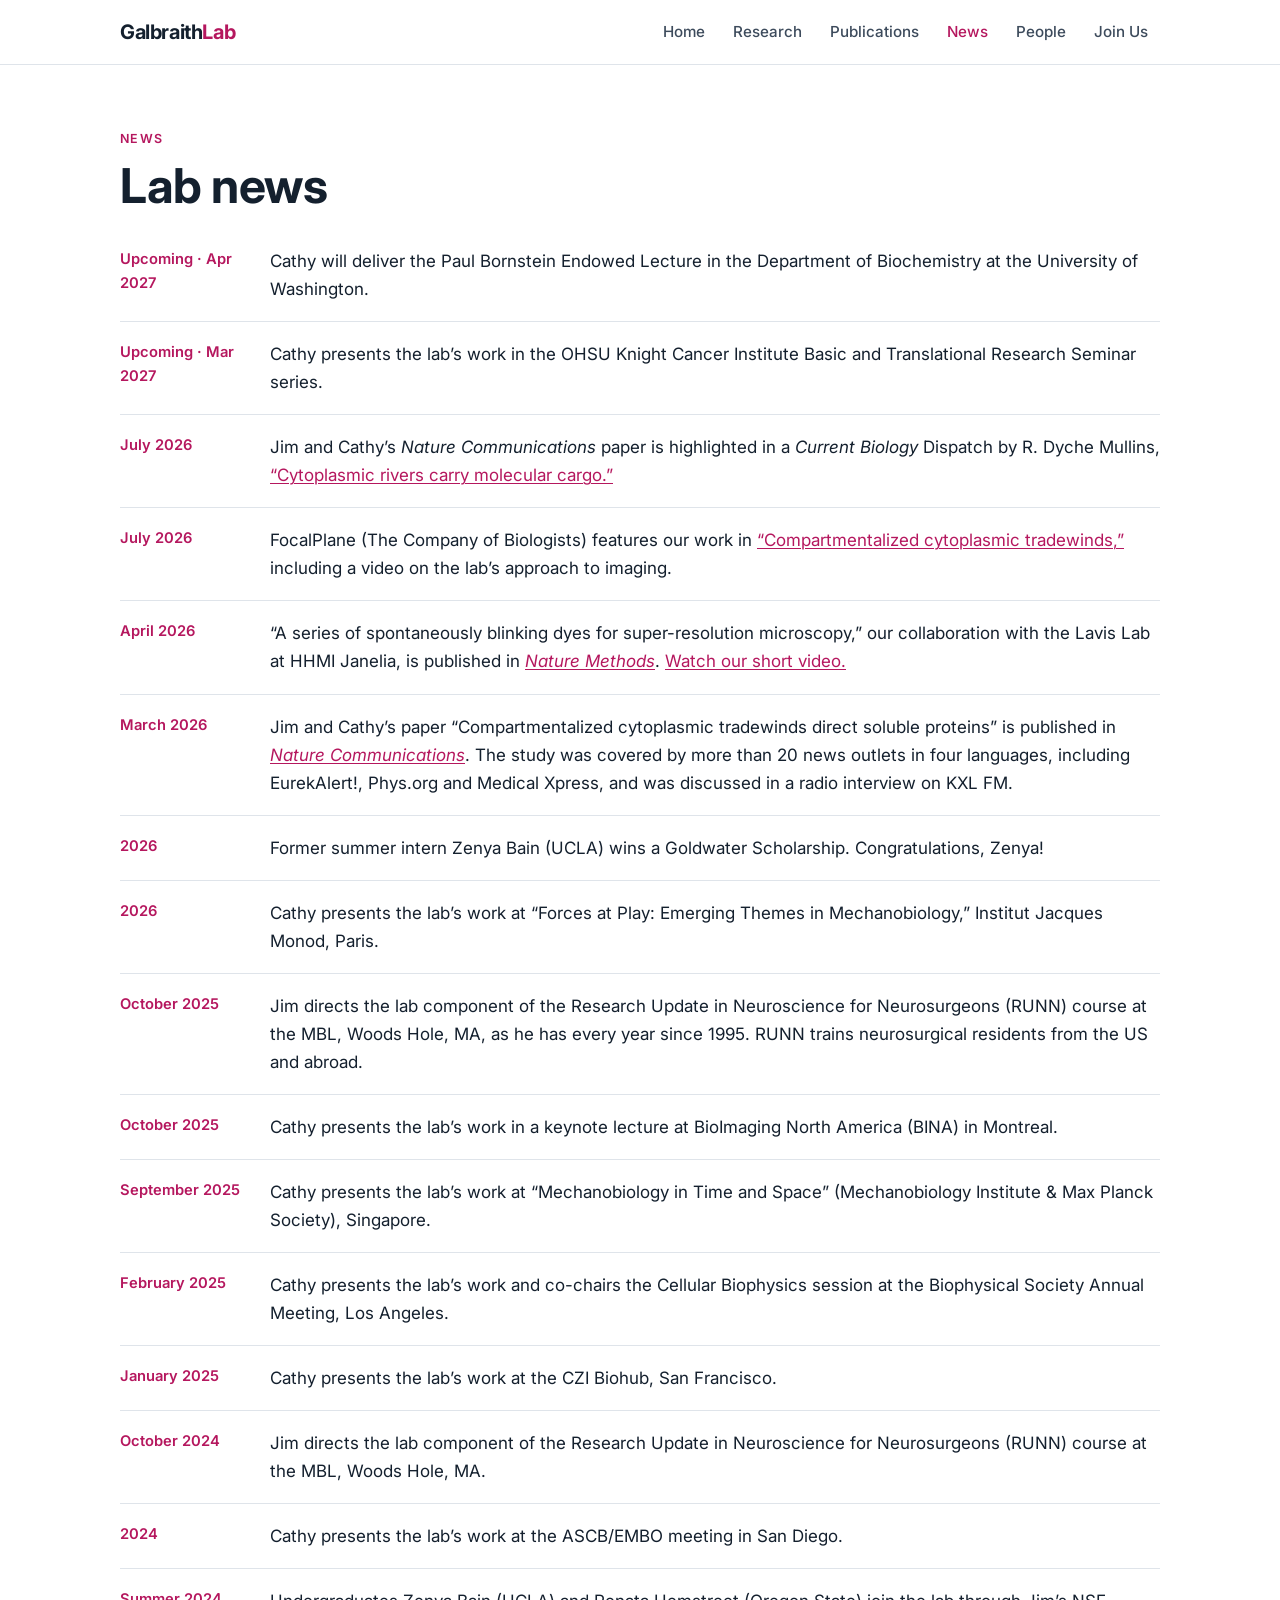
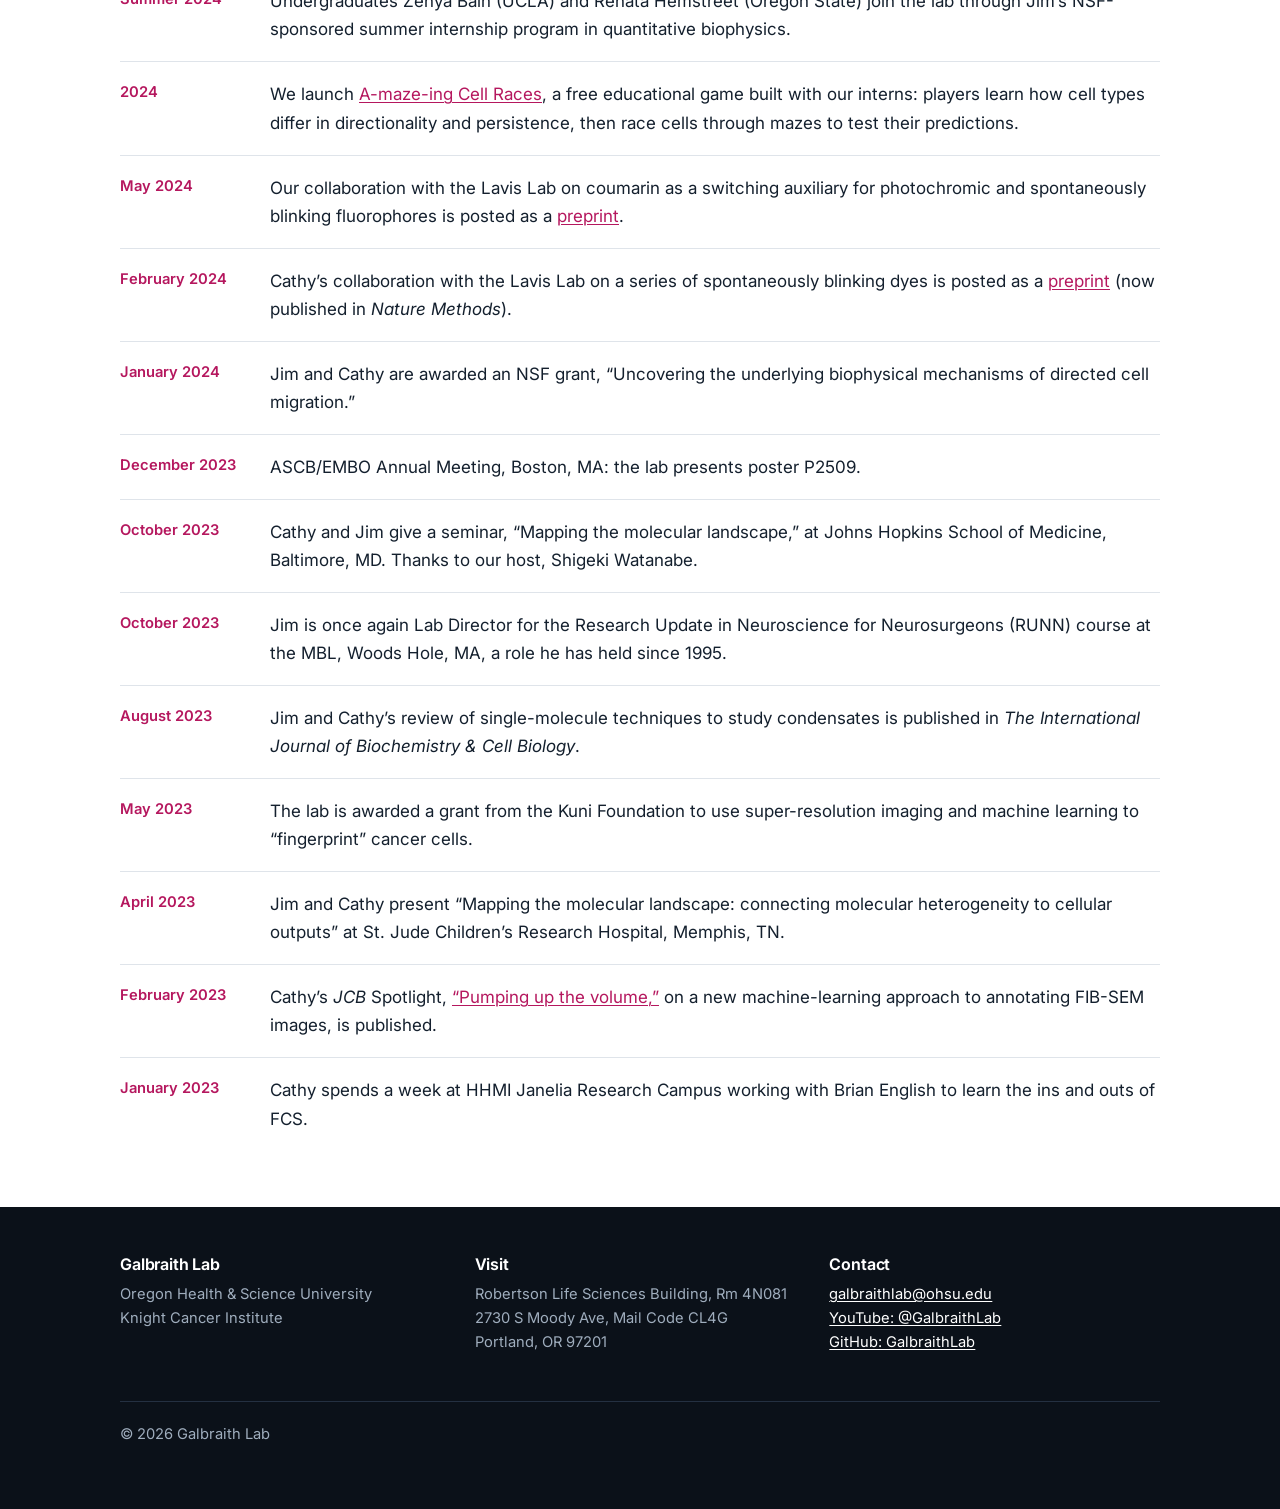
==== news.html @ ca8c9c0a "New Galbraith Lab website Replaces the old GoDaddy Website Builder site with a static site for GitHu" ====
<!doctype html>
<html lang="en">
<head>
  <meta charset="utf-8">
  <meta name="viewport" content="width=device-width, initial-scale=1">
  <title>News · Galbraith Lab</title>
  <meta name="description" content="News from the Galbraith Lab at OHSU.">
  <link rel="preconnect" href="https://fonts.googleapis.com">
  <link rel="preconnect" href="https://fonts.gstatic.com" crossorigin>
  <link href="https://fonts.googleapis.com/css2?family=Inter:wght@400;500;600;700&display=swap" rel="stylesheet">
  <link rel="stylesheet" href="styles.css?v=10">
</head>
<body>
<header class="site-header">
  <div class="wrap">
    <a class="brand" href="index.html">Galbraith<span>Lab</span></a>
    <button class="nav-toggle" aria-controls="nav" aria-expanded="false">Menu</button>
    <nav class="nav" id="nav">
      <a href="index.html">Home</a>
      <a href="research.html">Research</a>
      <a href="publications.html">Publications</a>
      <a href="news.html" aria-current="page">News</a>
      <a href="people.html">People</a>
      <a href="join.html">Join Us</a>
    </nav>
  </div>
</header>

<main>
  <section class="section page-hero">
    <div class="wrap">
      <div class="eyebrow">News</div>
      <h1>Lab news</h1>
      <ul class="news">
        <li><time>Upcoming · Apr 2027</time><p>Cathy will deliver the Paul Bornstein Endowed Lecture in the Department of Biochemistry at the University of Washington.</p></li>
        <li><time>Upcoming · Mar 2027</time><p>Cathy presents the lab’s work in the OHSU Knight Cancer Institute Basic and Translational Research Seminar series.</p></li>
        <li><time>July 2026</time><p>Jim and Cathy’s <i>Nature Communications</i> paper is highlighted in a <i>Current Biology</i> Dispatch by R. Dyche Mullins, <a href="https://doi.org/10.1016/j.cub.2026.05.040">“Cytoplasmic rivers carry molecular cargo.”</a></p></li>
        <li><time>July 2026</time><p>FocalPlane (The Company of Biologists) features our work in <a href="https://focalplane.biologists.com/2026/07/09/compartmentalized-cytoplasmic-tradewinds/">“Compartmentalized cytoplasmic tradewinds,”</a> including a video on the lab’s approach to imaging.</p></li>
        <li><time>April 2026</time><p>“A series of spontaneously blinking dyes for super-resolution microscopy,” our collaboration with the Lavis Lab at HHMI Janelia, is published in <a href="https://doi.org/10.1038/s41592-026-03062-5"><i>Nature Methods</i></a>. <a href="https://www.youtube.com/watch?v=coL69JX6J34">Watch our short video.</a></p></li>
        <li><time>March 2026</time><p>Jim and Cathy’s paper “Compartmentalized cytoplasmic tradewinds direct soluble proteins” is published in <a href="https://doi.org/10.1038/s41467-026-70688-6"><i>Nature Communications</i></a>. The study was covered by more than 20 news outlets in four languages, including EurekAlert!, Phys.org and Medical Xpress, and was discussed in a radio interview on KXL FM.</p></li>
        <li><time>2026</time><p>Former summer intern Zenya Bain (UCLA) wins a Goldwater Scholarship. Congratulations, Zenya!</p></li>
        <li><time>2026</time><p>Cathy presents the lab’s work at “Forces at Play: Emerging Themes in Mechanobiology,” Institut Jacques Monod, Paris.</p></li>
        <li><time>October 2025</time><p>Jim directs the lab component of the Research Update in Neuroscience for Neurosurgeons (RUNN) course at the MBL, Woods Hole, MA, as he has every year since 1995. RUNN trains neurosurgical residents from the US and abroad.</p></li>
        <li><time>October 2025</time><p>Cathy presents the lab’s work in a keynote lecture at BioImaging North America (BINA) in Montreal.</p></li>
        <li><time>September 2025</time><p>Cathy presents the lab’s work at “Mechanobiology in Time and Space” (Mechanobiology Institute &amp; Max Planck Society), Singapore.</p></li>
        <li><time>February 2025</time><p>Cathy presents the lab’s work and co-chairs the Cellular Biophysics session at the Biophysical Society Annual Meeting, Los Angeles.</p></li>
        <li><time>January 2025</time><p>Cathy presents the lab’s work at the CZI Biohub, San Francisco.</p></li>
        <li><time>October 2024</time><p>Jim directs the lab component of the Research Update in Neuroscience for Neurosurgeons (RUNN) course at the MBL, Woods Hole, MA.</p></li>
        <li><time>2024</time><p>Cathy presents the lab’s work at the ASCB/EMBO meeting in San Diego.</p></li>
        <li><time>Summer 2024</time><p>Undergraduates Zenya Bain (UCLA) and Renata Hemstreet (Oregon State) join the lab through Jim’s NSF-sponsored summer internship program in quantitative biophysics.</p></li>
        <li><time>2024</time><p>We launch <a href="https://galbraithlab.github.io/amazeing-cell-race/">A-maze-ing Cell Races</a>, a free educational game built with our interns: players learn how cell types differ in directionality and persistence, then race cells through mazes to test their predictions.</p></li>
        <li><time>May 2024</time><p>Our collaboration with the Lavis Lab on coumarin as a switching auxiliary for photochromic and spontaneously blinking fluorophores is posted as a <a href="https://doi.org/10.1101/2024.05.12.593749">preprint</a>.</p></li>
        <li><time>February 2024</time><p>Cathy’s collaboration with the Lavis Lab on a series of spontaneously blinking dyes is posted as a <a href="https://www.biorxiv.org/content/10.1101/2024.02.23.581625v1">preprint</a> (now published in <i>Nature Methods</i>).</p></li>
        <li><time>January 2024</time><p>Jim and Cathy are awarded an NSF grant, “Uncovering the underlying biophysical mechanisms of directed cell migration.”</p></li>
        <li><time>December 2023</time><p>ASCB/EMBO Annual Meeting, Boston, MA: the lab presents poster P2509.</p></li>
        <li><time>October 2023</time><p>Cathy and Jim give a seminar, “Mapping the molecular landscape,” at Johns Hopkins School of Medicine, Baltimore, MD. Thanks to our host, Shigeki Watanabe.</p></li>
        <li><time>October 2023</time><p>Jim is once again Lab Director for the Research Update in Neuroscience for Neurosurgeons (RUNN) course at the MBL, Woods Hole, MA, a role he has held since 1995.</p></li>
        <li><time>August 2023</time><p>Jim and Cathy’s review of single-molecule techniques to study condensates is published in <i>The International Journal of Biochemistry &amp; Cell Biology</i>.</p></li>
        <li><time>May 2023</time><p>The lab is awarded a grant from the Kuni Foundation to use super-resolution imaging and machine learning to “fingerprint” cancer cells.</p></li>
        <li><time>April 2023</time><p>Jim and Cathy present “Mapping the molecular landscape: connecting molecular heterogeneity to cellular outputs” at St. Jude Children’s Research Hospital, Memphis, TN.</p></li>
        <li><time>February 2023</time><p>Cathy’s <i>JCB</i> Spotlight, <a href="https://doi.org/10.1083/jcb.202212042">“Pumping up the volume,”</a> on a new machine-learning approach to annotating FIB-SEM images, is published.</p></li>
        <li><time>January 2023</time><p>Cathy spends a week at HHMI Janelia Research Campus working with Brian English to learn the ins and outs of FCS.</p></li>
      </ul>
    </div>
  </section>
</main>

<footer class="site-footer">
  <div class="wrap">
    <div class="grid">
      <div><h3>Galbraith Lab</h3><p>Oregon Health &amp; Science University<br>Knight Cancer Institute</p></div>
      <div><h3>Visit</h3><p>Robertson Life Sciences Building, Rm 4N081<br>2730 S Moody Ave, Mail Code CL4G<br>Portland, OR 97201</p></div>
      <div><h3>Contact</h3><p><a href="mailto:galbraithlab@ohsu.edu">galbraithlab@ohsu.edu</a><br><a href="https://www.youtube.com/@GalbraithLab">YouTube: @GalbraithLab</a><br><a href="https://github.com/GalbraithLab">GitHub: GalbraithLab</a></p></div>
    </div>
    <p class="copy">© <span data-year>2026</span> Galbraith Lab</p>
  </div>
</footer>
<script src="site.js?v=2"></script>
</body>
</html>
---- styles.css ----
/* Galbraith Lab — shared styles */
:root {
  --ink: #14202e;
  --ink-soft: #3d4b5c;
  --muted: #6a7787;
  --line: #dfe4ea;
  --bg: #ffffff;
  --bg-alt: #f5f7f9;
  --accent: #b5175e;      /* magenta fluorophore */
  --accent-2: #0f8a6d;    /* green fluorophore */
  --hero-bg: #0b1119;
  --max: 1080px;
  --radius: 10px;
}

* { box-sizing: border-box; }
html { -webkit-text-size-adjust: 100%; }
body {
  margin: 0;
  background: var(--bg);
  color: var(--ink);
  font: 17px/1.65 "Inter", system-ui, -apple-system, "Segoe UI", sans-serif;
}
img { max-width: 100%; height: auto; }
a { color: var(--accent); text-decoration-thickness: 1px; text-underline-offset: 2px; }
a:hover { color: var(--ink); }
h1, h2, h3 { line-height: 1.2; margin: 0 0 .5em; letter-spacing: -0.01em; }
h1 { font-size: clamp(2rem, 5vw, 3rem); font-weight: 700; }
h2 { font-size: clamp(1.5rem, 3.2vw, 2rem); font-weight: 700; }
h3 { font-size: 1.15rem; font-weight: 650; }
p { margin: 0 0 1em; }

.wrap { max-width: var(--max); margin: 0 auto; padding: 0 20px; }
.section { padding: 64px 0; }
.section.alt { background: var(--bg-alt); }
.eyebrow {
  font-size: .78rem; font-weight: 600; letter-spacing: .12em; text-transform: uppercase;
  color: var(--accent); margin-bottom: .6em;
}
.lede { font-size: 1.2rem; color: var(--ink-soft); max-width: 46em; }

/* ---------- Header ---------- */
.site-header {
  position: sticky; top: 0; z-index: 10;
  background: rgba(255,255,255,.95); backdrop-filter: blur(8px);
  border-bottom: 1px solid var(--line);
}
.site-header .wrap { display: flex; align-items: center; justify-content: space-between; height: 64px; }
.brand { font-weight: 700; font-size: 1.25rem; color: var(--ink); text-decoration: none; letter-spacing: -0.02em; }
.brand span { color: var(--accent); }
.nav { display: flex; gap: 4px; }
.nav a {
  color: var(--ink-soft); text-decoration: none; font-size: .95rem; font-weight: 500;
  padding: 8px 12px; border-radius: 6px;
}
.nav a:hover { background: var(--bg-alt); color: var(--ink); }
.nav a[aria-current="page"] { color: var(--accent); }
.nav-toggle {
  display: none; background: none; border: 1px solid var(--line); border-radius: 6px;
  padding: 6px 10px; font: inherit; font-size: .9rem; color: var(--ink); cursor: pointer;
}
@media (max-width: 760px) {
  .nav-toggle { display: block; }
  .nav {
    display: none; position: absolute; top: 64px; left: 0; right: 0;
    flex-direction: column; gap: 0; background: #fff; border-bottom: 1px solid var(--line);
    padding: 8px 12px 16px;
  }
  .nav.open { display: flex; }
  .nav a { padding: 12px; }
}

/* ---------- Hero ---------- */
.hero {
  position: relative; overflow: hidden;
  background: var(--hero-bg); color: #fff;
  padding: 96px 0 88px;
}
.hero canvas { position: absolute; inset: 0; width: 100%; height: 100%; opacity: .9; }
.hero .wrap { position: relative; }
.hero-img {
  position: absolute; top: 0; right: 0; bottom: 0; width: 50%;
  background: url(images/hero-ipalm.jpg?v=4) right center / cover no-repeat;
  -webkit-mask-image: linear-gradient(to right, transparent 0%, rgba(0,0,0,.7) 25%, #000 50%);
          mask-image: linear-gradient(to right, transparent 0%, rgba(0,0,0,.7) 25%, #000 50%);
}
.hero .hero-credit { font-size: .78rem; color: #8d9aab; max-width: 30em; margin: 28px 0 0; }
.hero .hero-credit a { color: #c9d3de; }
@media (max-width: 760px) {
  .hero-img { width: 100%; opacity: .35; -webkit-mask-image: none; mask-image: none; }
}
.hero h1 { max-width: 11em; }
.hero p { color: #c9d3de; font-size: 1.2rem; max-width: 30em; }
.hero .eyebrow { color: #ff7fb5; }
.page-hero { padding: 64px 0 56px; }
.page-hero h1 { margin-bottom: .3em; }

.btn {
  display: inline-block; padding: 11px 20px; border-radius: 8px; font-weight: 600; font-size: .95rem;
  text-decoration: none; background: var(--accent); color: #fff; margin: 8px 8px 0 0;
}
.btn:hover { background: #8f0f49; color: #fff; }
.btn.ghost { background: transparent; border: 1px solid rgba(255,255,255,.4); }
.btn.ghost:hover { background: rgba(255,255,255,.1); }

/* ---------- Cards / grids ---------- */
.grid { display: grid; gap: 24px; }
.grid-2 { grid-template-columns: repeat(2, minmax(0, 1fr)); }
@media (max-width: 700px) { .grid-2 { grid-template-columns: 1fr; } }
.grid-feature { grid-template-columns: 3fr 2fr; }
@media (max-width: 700px) { .grid-feature { grid-template-columns: 1fr; } }
.card.feature { border-top: 3px solid var(--accent); }
.card.feature h3 { font-size: 1.4rem; }
.grid-4 { grid-template-columns: repeat(auto-fit, minmax(230px, 1fr)); }
.card {
  background: #fff; border: 1px solid var(--line); border-radius: var(--radius);
  padding: 24px;
}
.card h3 a { color: var(--ink); text-decoration: none; }
.card h3 a:hover { color: var(--accent); }
.card .meta { font-size: .9rem; color: var(--muted); margin-bottom: .5em; }
.card .journal { font-style: italic; }
.tag {
  display: inline-block; font-size: .72rem; font-weight: 600; letter-spacing: .06em; text-transform: uppercase;
  padding: 3px 8px; border-radius: 4px; background: #fbe7f0; color: var(--accent); margin-bottom: 12px;
}
.tag.green { background: #e2f4ee; color: var(--accent-2); }
.research-card { border-top: 3px solid var(--accent); }
.research-card:nth-child(even) { border-top-color: var(--accent-2); }
.research-card .leads { font-size: .82rem; font-weight: 600; letter-spacing: .04em; text-transform: uppercase; color: var(--muted); margin: -.2em 0 .8em; }
.research-card .funding { font-size: .88rem; color: var(--muted); margin: 0; }

/* ---------- Video ---------- */
.video-row { display: grid; grid-template-columns: 3fr 2fr; gap: 32px; align-items: center; margin-top: 40px; }
.video { position: relative; aspect-ratio: 16 / 9; border-radius: var(--radius); overflow: hidden; background: #000; }
.video iframe { position: absolute; inset: 0; width: 100%; height: 100%; border: 0; }
@media (max-width: 700px) { .video-row { grid-template-columns: 1fr; gap: 16px; } }

/* ---------- People ---------- */
.pi { display: grid; grid-template-columns: 120px 1fr; gap: 24px; align-items: start; }
.avatar {
  width: 120px; height: 120px; border-radius: 50%;
  background: linear-gradient(135deg, var(--accent), #5a2a8a);
  color: #fff; display: grid; place-items: center; font-size: 2.2rem; font-weight: 700; object-fit: cover;
}
.pi:nth-of-type(2) .avatar { background: linear-gradient(135deg, var(--accent-2), #1c4f8a); }
.pi .role { color: var(--muted); font-size: .95rem; margin-bottom: .8em; }
@media (max-width: 560px) {
  .pi { grid-template-columns: 1fr; }
  .avatar { width: 96px; height: 96px; font-size: 1.8rem; }
}
.alumni { columns: 2 300px; column-gap: 40px; padding: 0; list-style: none; margin: 0; }
.alumni li { break-inside: avoid; margin-bottom: 18px; font-size: .95rem; color: var(--ink-soft); }
.alumni strong { color: var(--ink); display: block; }

/* ---------- News ---------- */
.news { list-style: none; padding: 0; margin: 0; }
.news li {
  display: grid; grid-template-columns: 130px 1fr; gap: 20px;
  padding: 18px 0; border-bottom: 1px solid var(--line);
}
.news li:last-child { border-bottom: 0; }
.news time { font-weight: 600; color: var(--accent); font-size: .92rem; }
.news p { margin: 0; }
@media (max-width: 560px) { .news li { grid-template-columns: 1fr; gap: 4px; } }

/* ---------- Publications ---------- */
.pub-tools { display: flex; gap: 12px; flex-wrap: wrap; margin-bottom: 8px; }
.pub-tools input {
  flex: 1 1 260px; font: inherit; font-size: .95rem; padding: 10px 14px;
  border: 1px solid var(--line); border-radius: 8px;
}
.year { font-size: 1.1rem; color: var(--muted); border-bottom: 1px solid var(--line); padding-bottom: 6px; margin: 40px 0 8px; }
.pub { padding: 14px 0; }
.pub .title { font-weight: 600; display: block; }
.pub .authors { color: var(--ink-soft); font-size: .93rem; }
.pub .authors b { color: var(--ink); }
.pub .cite { font-size: .9rem; color: var(--muted); }
.pub .cite i { color: var(--ink-soft); }
.pub .links a { font-size: .85rem; margin-right: 12px; }
.pub .note { font-size: .85rem; color: var(--ink-soft); background: var(--bg-alt); border-left: 3px solid var(--accent-2); padding: 6px 10px; margin-top: 6px; }
.pub.hidden, .year.hidden { display: none; }

/* ---------- Footer ---------- */
.site-footer { background: var(--hero-bg); color: #9fadbd; padding: 48px 0; font-size: .92rem; }
.site-footer a { color: #fff; }
.site-footer .grid { grid-template-columns: repeat(auto-fit, minmax(220px, 1fr)); }
.site-footer h3 { color: #fff; font-size: 1rem; }
.site-footer .copy { margin-top: 32px; padding-top: 20px; border-top: 1px solid #243041; }

/* Keep anchor targets clear of the sticky header */
[id] { scroll-margin-top: 80px; }
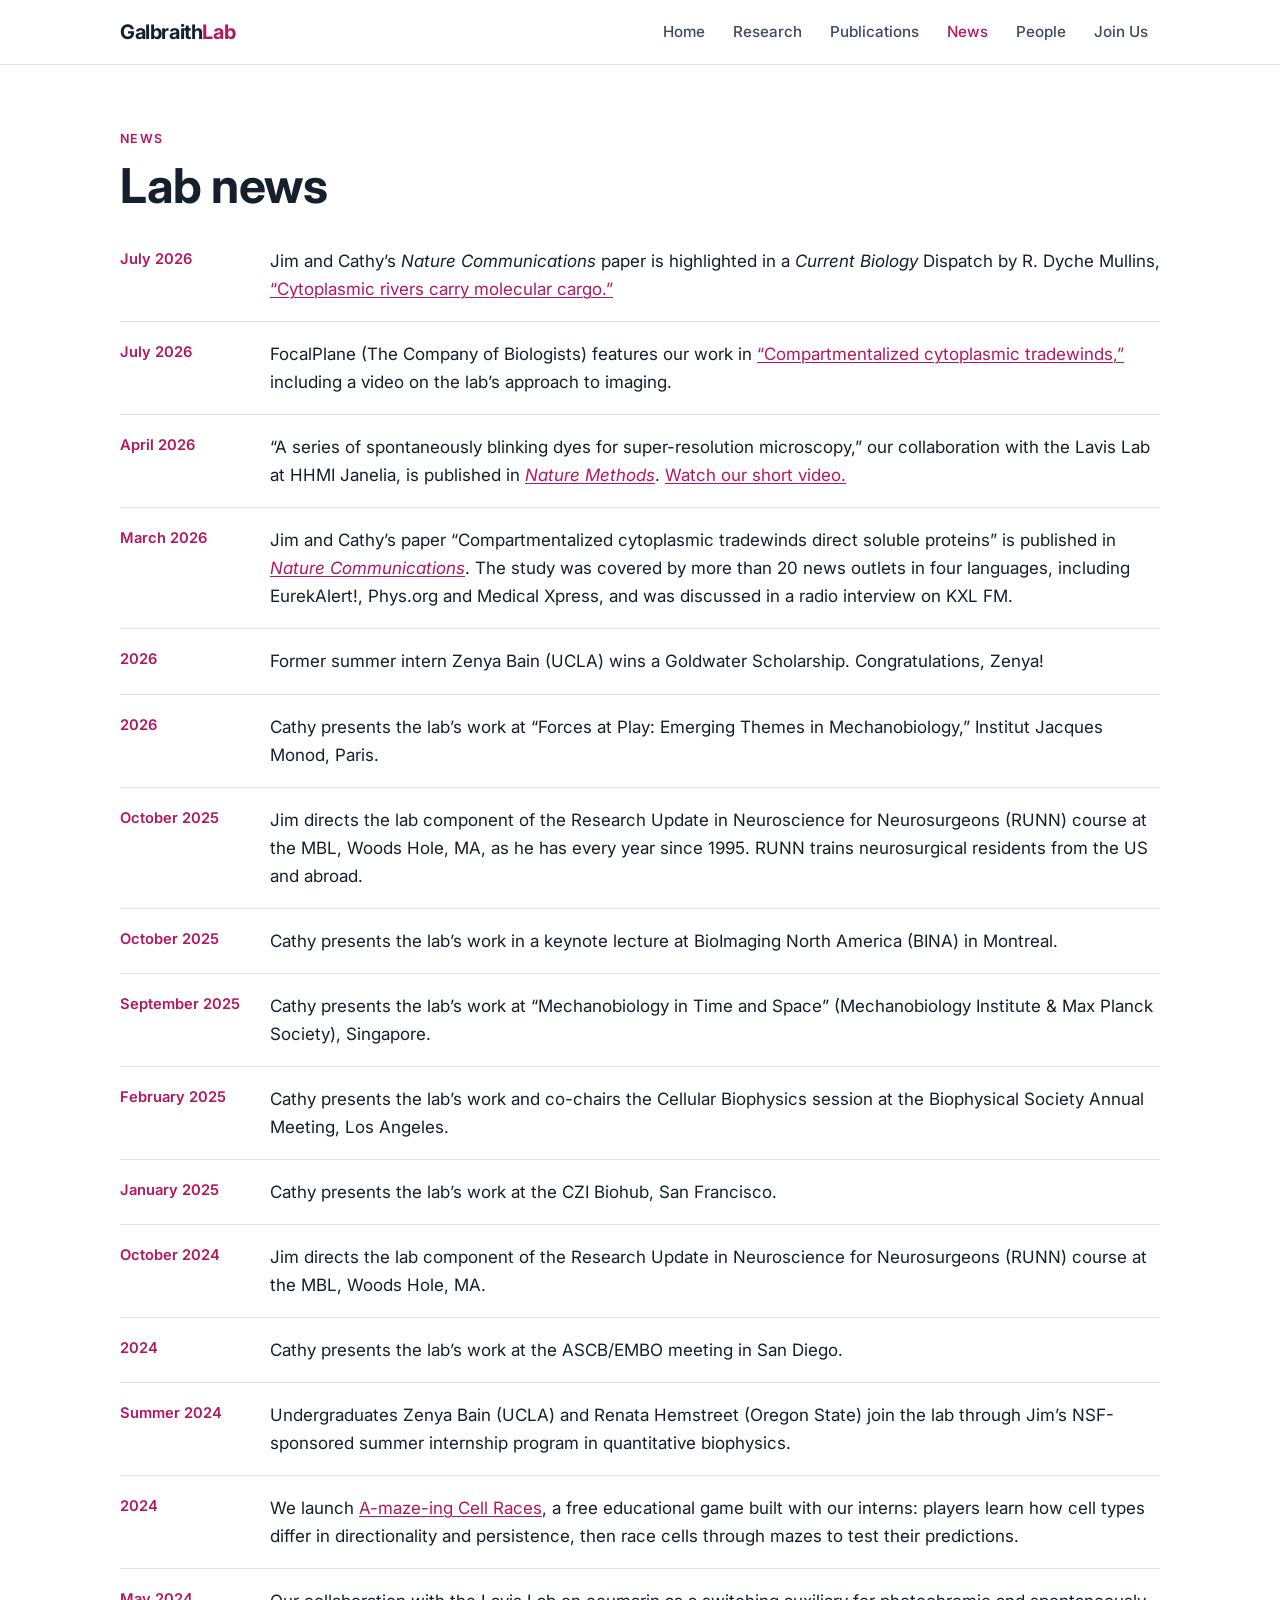
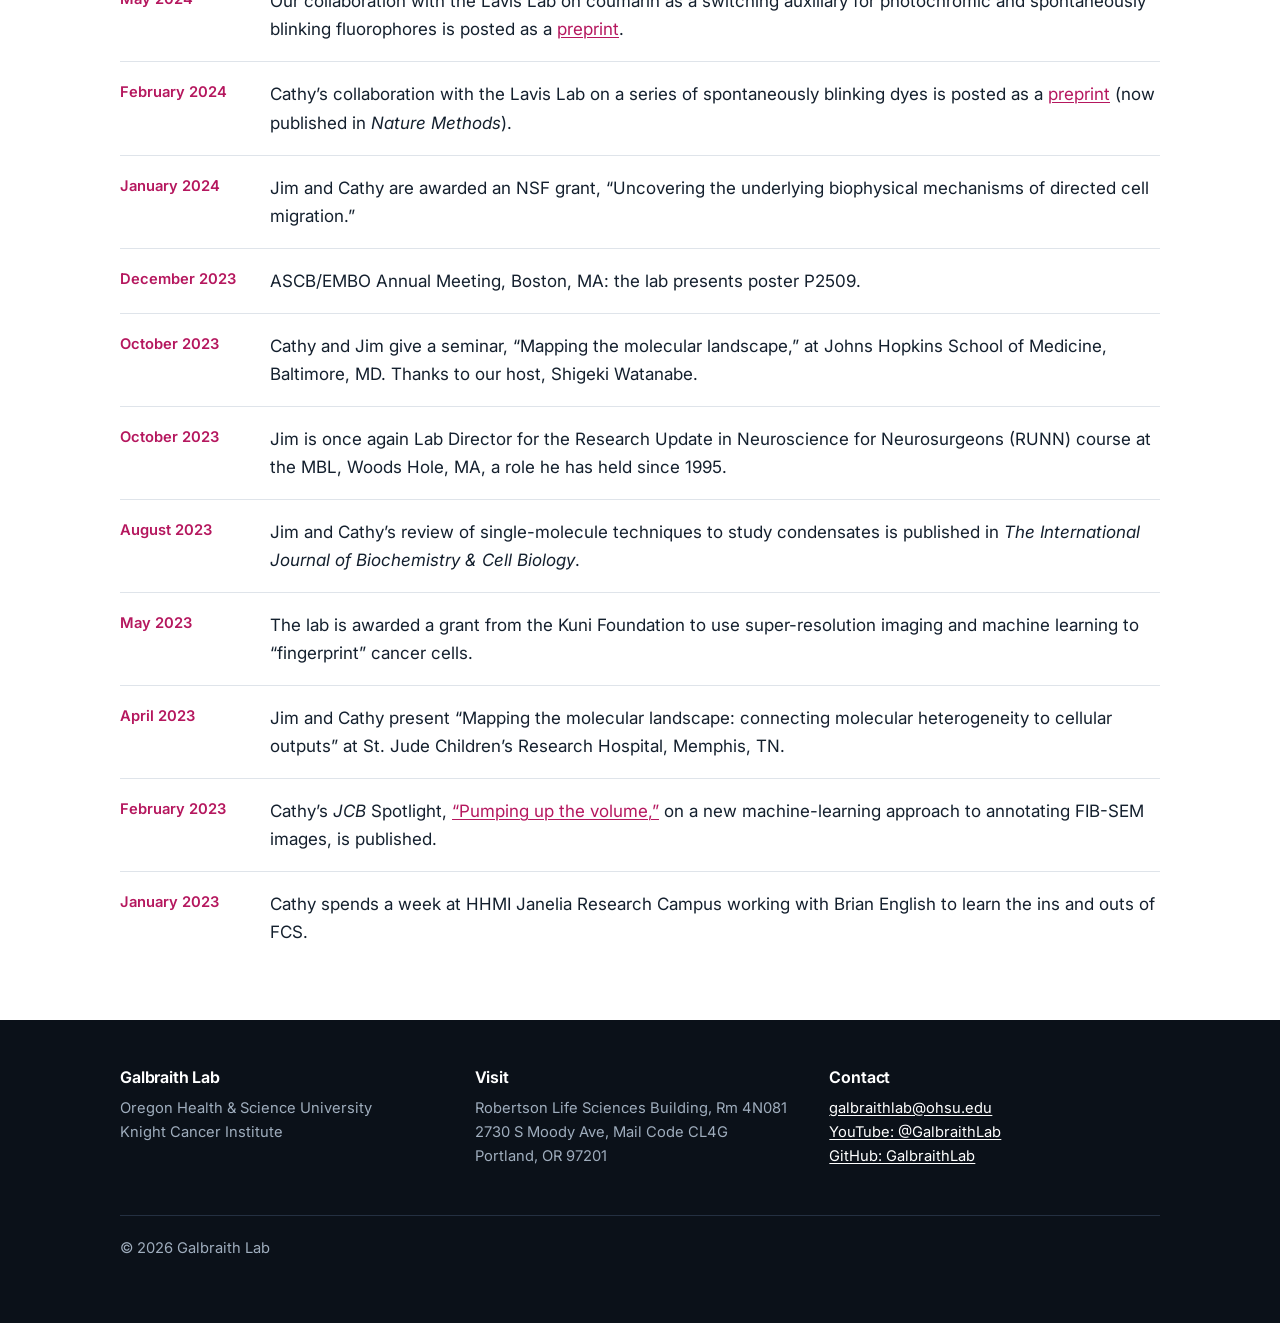
==== commit cd6cdea8: "Remove upcoming events from News Co-Authored-By: Claude Opus 5.5 <noreply@anthropic.com>" ====
--- a/news.html
+++ b/news.html
@@ -32,8 +32,6 @@
       <div class="eyebrow">News</div>
       <h1>Lab news</h1>
       <ul class="news">
-        <li><time>Upcoming · Apr 2027</time><p>Cathy will deliver the Paul Bornstein Endowed Lecture in the Department of Biochemistry at the University of Washington.</p></li>
-        <li><time>Upcoming · Mar 2027</time><p>Cathy presents the lab’s work in the OHSU Knight Cancer Institute Basic and Translational Research Seminar series.</p></li>
         <li><time>July 2026</time><p>Jim and Cathy’s <i>Nature Communications</i> paper is highlighted in a <i>Current Biology</i> Dispatch by R. Dyche Mullins, <a href="https://doi.org/10.1016/j.cub.2026.05.040">“Cytoplasmic rivers carry molecular cargo.”</a></p></li>
         <li><time>July 2026</time><p>FocalPlane (The Company of Biologists) features our work in <a href="https://focalplane.biologists.com/2026/07/09/compartmentalized-cytoplasmic-tradewinds/">“Compartmentalized cytoplasmic tradewinds,”</a> including a video on the lab’s approach to imaging.</p></li>
         <li><time>April 2026</time><p>“A series of spontaneously blinking dyes for super-resolution microscopy,” our collaboration with the Lavis Lab at HHMI Janelia, is published in <a href="https://doi.org/10.1038/s41592-026-03062-5"><i>Nature Methods</i></a>. <a href="https://www.youtube.com/watch?v=coL69JX6J34">Watch our short video.</a></p></li>
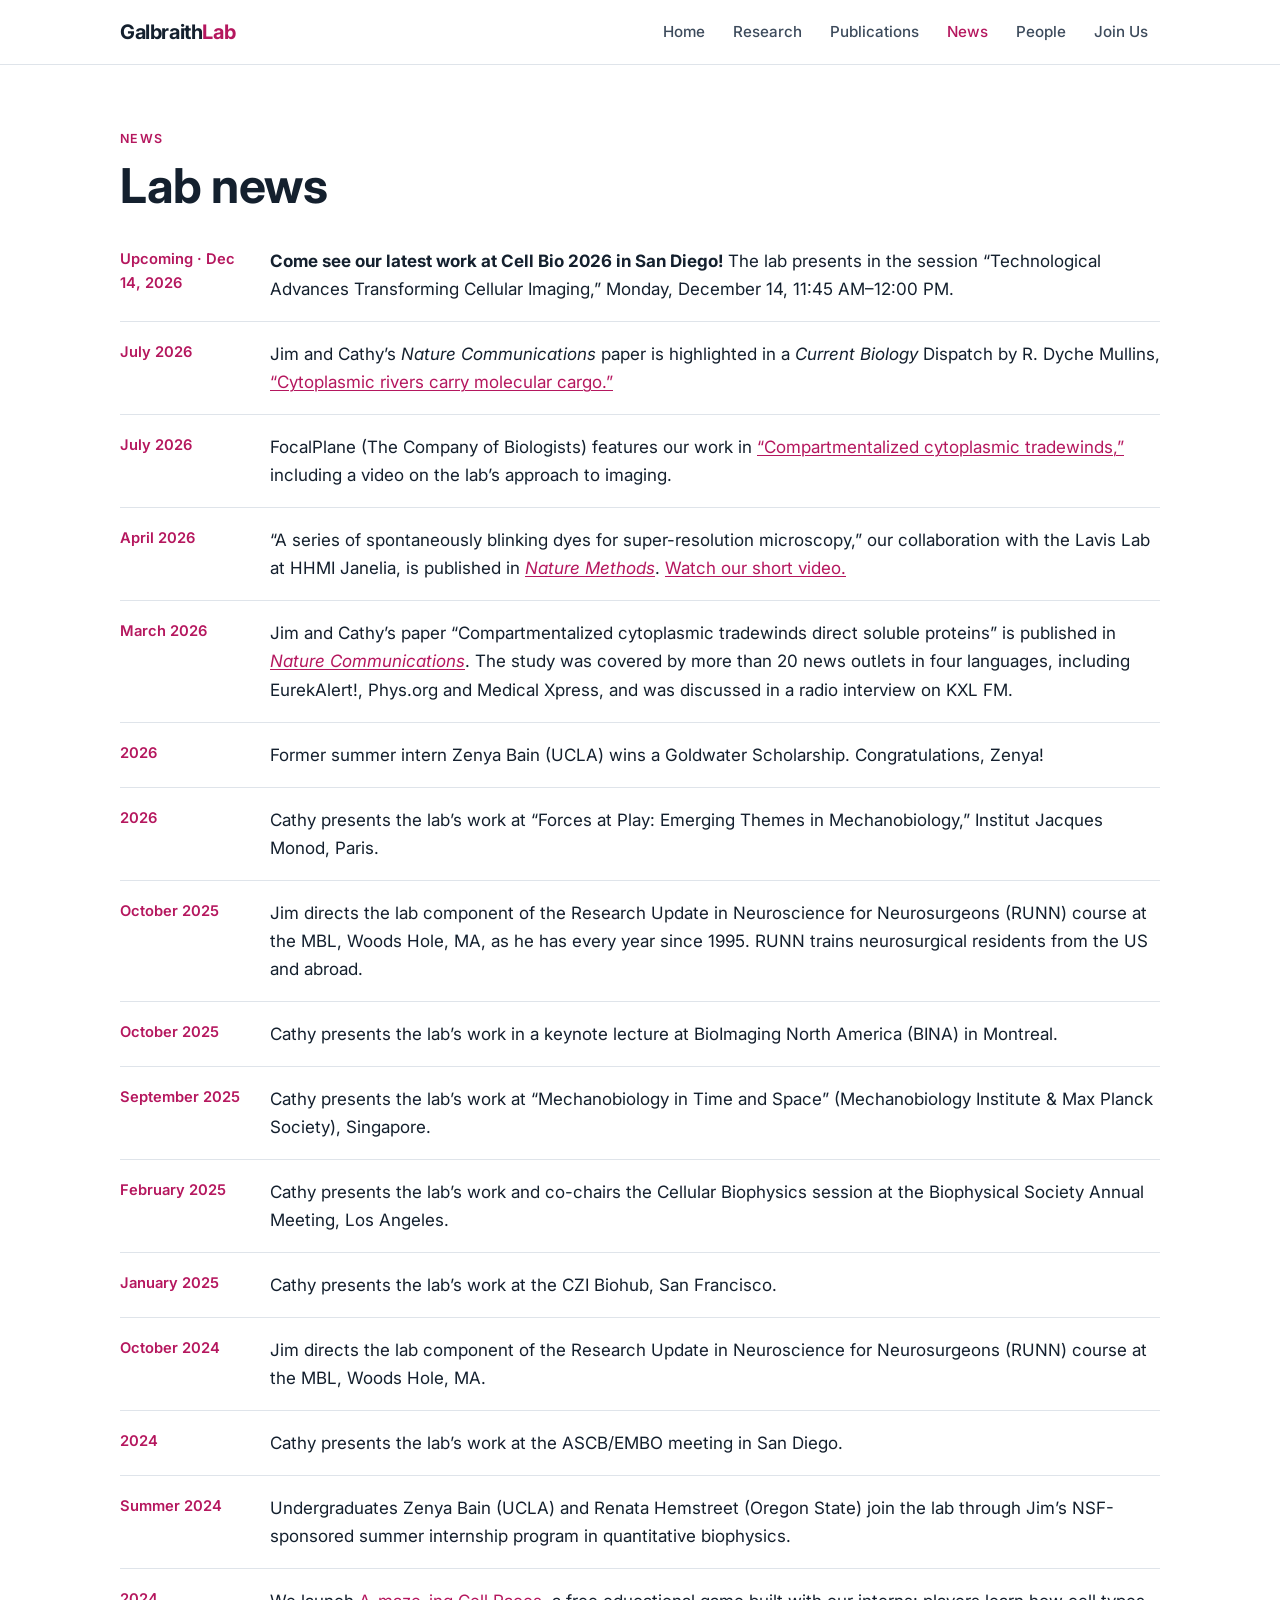
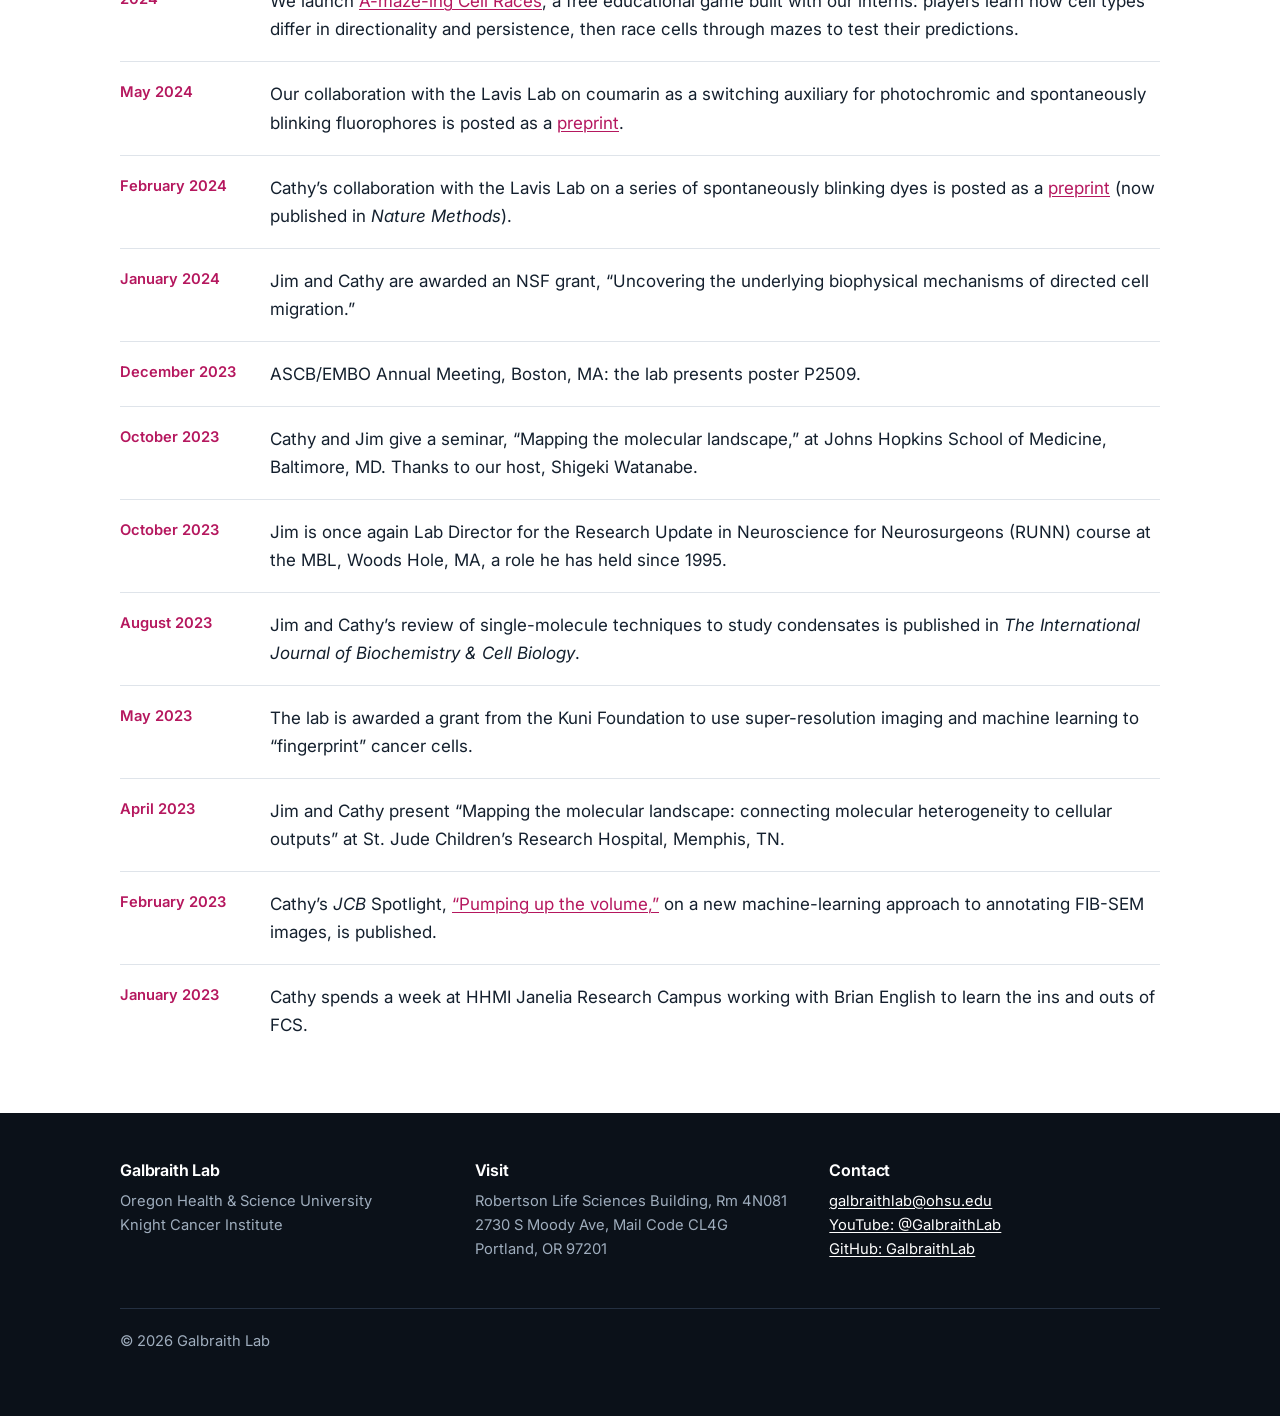
==== commit fee92d86: "Add Cell Bio 2026 talk to News and homepage Co-Authored-By: Claude Opus 5.5 <noreply@anthropic.com>" ====
--- a/news.html
+++ b/news.html
@@ -32,6 +32,7 @@
       <div class="eyebrow">News</div>
       <h1>Lab news</h1>
       <ul class="news">
+        <li><time datetime="2026-12-14">Upcoming · Dec 14, 2026</time><p><b>Come see our latest work at Cell Bio 2026 in San Diego!</b> The lab presents in the session “Technological Advances Transforming Cellular Imaging,” Monday, December 14, 11:45 AM–12:00 PM.</p></li>
         <li><time>July 2026</time><p>Jim and Cathy’s <i>Nature Communications</i> paper is highlighted in a <i>Current Biology</i> Dispatch by R. Dyche Mullins, <a href="https://doi.org/10.1016/j.cub.2026.05.040">“Cytoplasmic rivers carry molecular cargo.”</a></p></li>
         <li><time>July 2026</time><p>FocalPlane (The Company of Biologists) features our work in <a href="https://focalplane.biologists.com/2026/07/09/compartmentalized-cytoplasmic-tradewinds/">“Compartmentalized cytoplasmic tradewinds,”</a> including a video on the lab’s approach to imaging.</p></li>
         <li><time>April 2026</time><p>“A series of spontaneously blinking dyes for super-resolution microscopy,” our collaboration with the Lavis Lab at HHMI Janelia, is published in <a href="https://doi.org/10.1038/s41592-026-03062-5"><i>Nature Methods</i></a>. <a href="https://www.youtube.com/watch?v=coL69JX6J34">Watch our short video.</a></p></li>
--- a/styles.css
+++ b/styles.css
@@ -107,6 +107,25 @@
 .grid { display: grid; gap: 24px; }
 .grid-2 { grid-template-columns: repeat(2, minmax(0, 1fr)); }
 @media (max-width: 700px) { .grid-2 { grid-template-columns: 1fr; } }
+
+/* Outreach card */
+.outreach-card { display: grid; grid-template-columns: 280px 1fr; gap: 36px; align-items: center; }
+@media (max-width: 700px) { .outreach-card { grid-template-columns: 1fr; } }
+a.play-tile { text-decoration: none; display: block; }
+.play-tile-box {
+  aspect-ratio: 16 / 9; border-radius: var(--radius); overflow: hidden;
+  background: linear-gradient(135deg, #1a2e1a 0%, #0b1119 100%);
+  display: flex; align-items: center; justify-content: center;
+  cursor: pointer; transition: opacity .15s;
+}
+.outreach-tile { aspect-ratio: unset; height: 160px; }
+a.play-tile:hover .play-tile-box { opacity: .85; }
+.play-tile-inner { text-align: center; }
+.play-tile-btn {
+  display: inline-block; background: var(--accent); color: #fff;
+  font-weight: 700; font-size: 1.1rem; padding: 10px 24px; border-radius: 8px;
+  letter-spacing: .02em;
+}
 .grid-feature { grid-template-columns: 3fr 2fr; }
 @media (max-width: 700px) { .grid-feature { grid-template-columns: 1fr; } }
 .card.feature { border-top: 3px solid var(--accent); }
